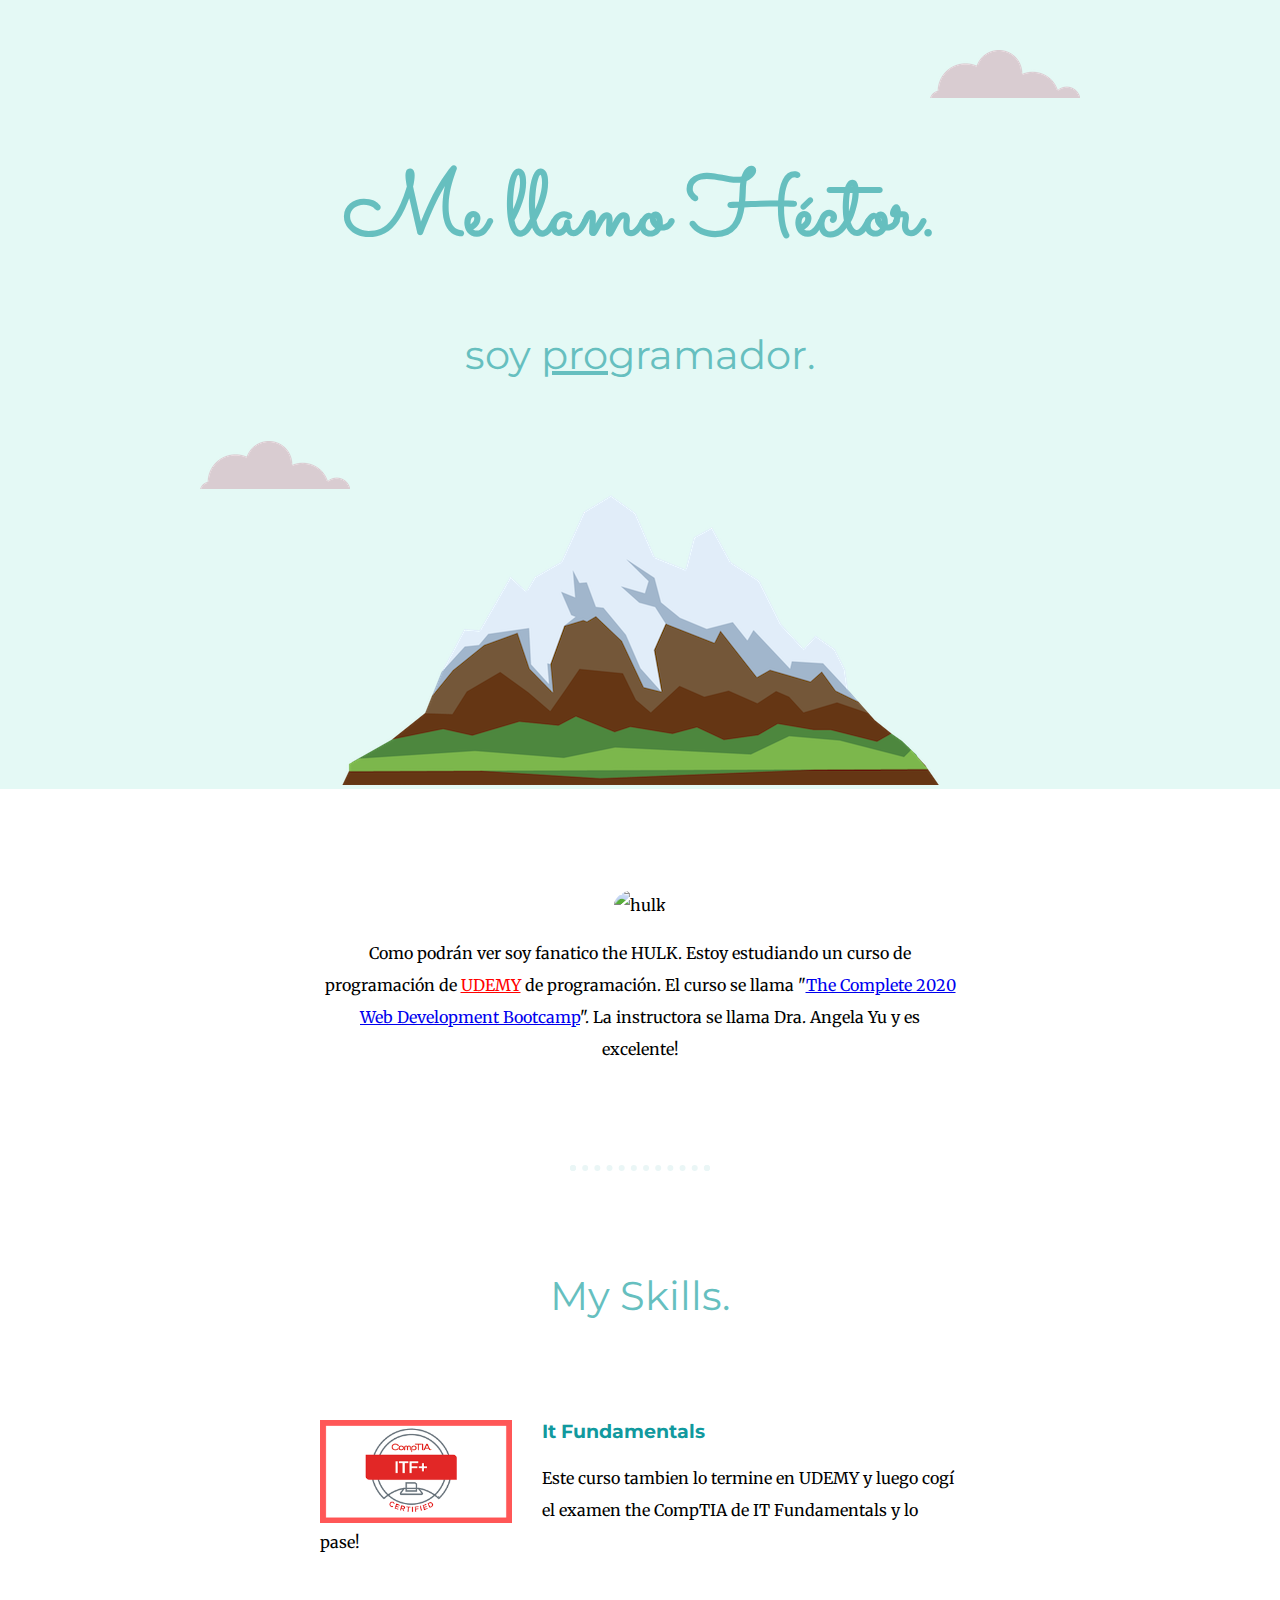
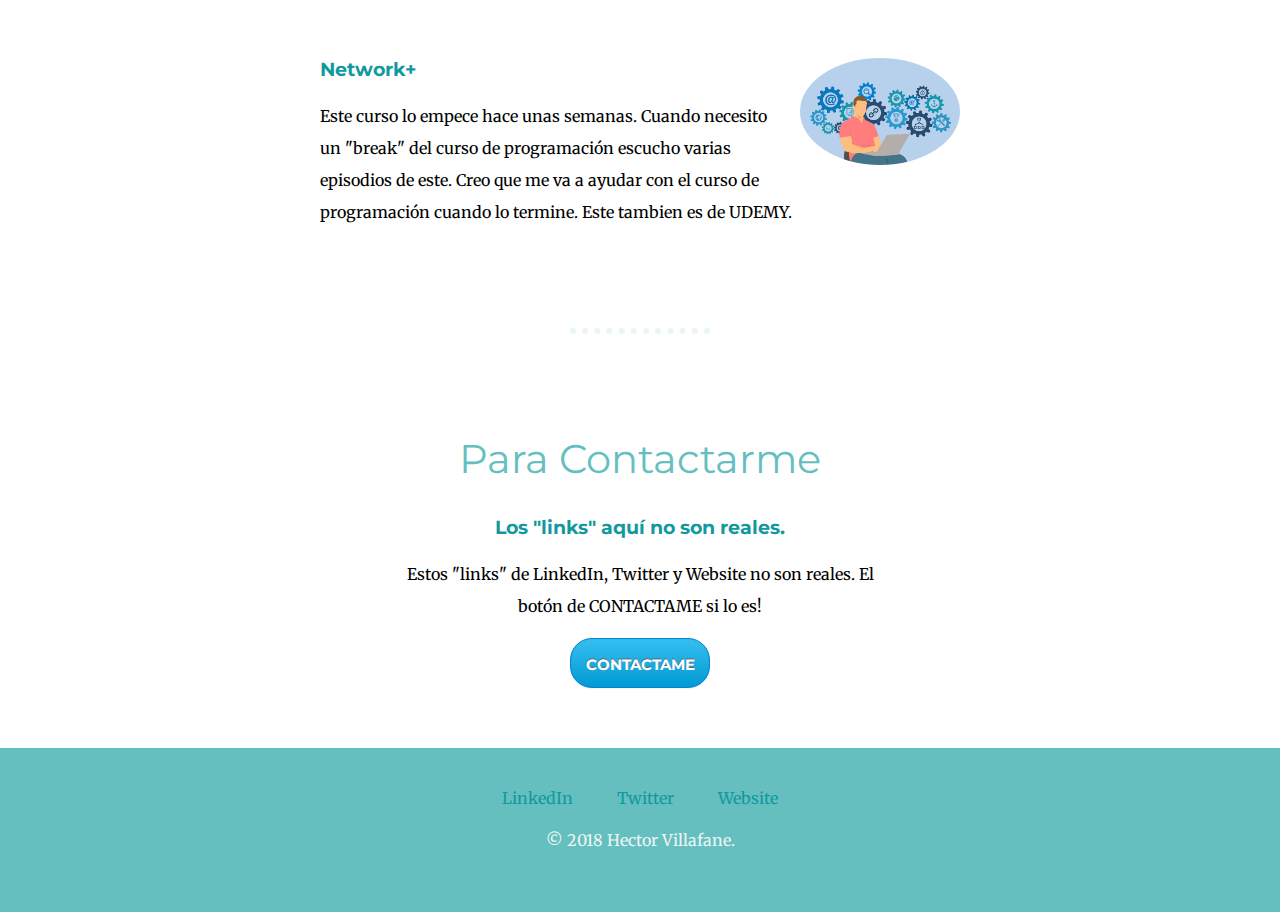
==== index.html @ 57a73e57 "Personal website-Spanish" ====
<!DOCTYPE html>
<html lang="en" dir="ltr">

<head>
  <meta charset="utf-8">
  <title>Hector Villafane</title>

  <link rel="stylesheet" href="css/styles.css" />
  <link rel="icon" href="favicon.ico">

  <link href="https://fonts.googleapis.com/css?family=Merriweather|Montserrat|Sacramento&display=swap" rel="stylesheet">

</head>

<body>

  <div class="top_container">

    <img class="top-cloud" src="images/cloud.png" alt="cloud-img" />

    <h1>Me llamo H&eacute;ctor.</h1>

    <div class="programmer">
    <h2>soy <span class="pro">pro</span>gramador.</h2>
    </div>

    <img class="bottom-cloud" src="images/cloud.png" alt="cloud-img" />

    <img class="mountain" src="images/mountain.png" alt="mountain-img" />

  </div> <!-- top-container -->

  <div class="middle-container">
    <div class="profile">
      <img src="images/hulk.png" alt="hulk" style="width: 300px; height: 300px; border-radius: 50%;">
      <p>Como podr&aacute;n ver soy fanatico the HULK. Estoy estudiando un curso de
        programaci&oacute;n de <a href="https://wwww.UDEMY.com" style="color: red;">UDEMY</a> de programaci&oacute;n.
        El curso se llama "<a href="https://www.udemy.com/course/the-complete-web-development-bootcamp">The
        Complete 2020 Web Development Bootcamp</a>". La instructora se llama Dra. Angela Yu y es excelente!</p>
    </div>
    <hr>
    <div class="skills">
      <h2>My Skills.</h2>

      <div class="skill-row">
        <img class="fundamentals-img" src="images/itfundamentals.png" alt="IT Fundamentals" style="width: 25;">

        <h3>It Fundamentals</h3>
        <p>Este curso tambien lo termine en UDEMY y luego cog&iacute; el examen the CompTIA de IT Fundamentals y
          lo pase! </p>
      </div>

      <div class="skill-row">
        <img class="network-img" src="images/network.png" alt="Network" style="border-radius: 50%;">
        <h3>Network+</h3>
        <p>Este curso lo empece hace unas semanas. Cuando necesito un "break" del curso de programaci&oacute;n
          escucho varias episodios de este. Creo que me va a ayudar con el curso de programaci&oacuten cuando lo
          termine.  Este tambien es de UDEMY.</p>
      </div>

    </div>
    <hr>
    <div class="contact-me">
      <h2>Para Contactarme</h2>
      <h3>Los "links" aqu&iacute; no son reales.</h3>
      <p>Estos "links" de LinkedIn, Twitter y Website no son reales. El bot&oacute;n de
       CONTACTAME si lo es!</p>

      <a href="mailto:hmvillafane@gmail.com"><button>CONTACTAME</button></a>
    <!--  <a class="btn" href="mailto:hmvillafane@gmail.com">CONTACT ME</a> -->
    </div>
  </div>


  <div class="bottom-container">
    <a class="footer-link" href="https://www.linkedin.com/">LinkedIn</a>
    <a class="footer-link" href="https://twitter.com/">Twitter</a>
    <a class="footer-link" href="https://www.appbrewery.co/">Website</a>
    <p class="copyright">© 2018 Hector Villafane.</p>
  </div>

</body>

</html>
---- css/styles.css ----
body {
  margin: 0;
  text-align: center;
  font-family: 'Merriweather', serif;
}


h1 {
  color: #66BFBF;
  font-size: 5.625em;
  margin: 50px auto 0 auto;
  font-family: 'Sacramento', cursive;
}

h2 {
  color: #66BFBF;
  font-size: 2.5rem;
  font-family: 'Montserrat', sans-serif;
  font-weight: normal;
}

h3 {
  color: #11999E;
  font-family: 'Montserrat', sans-serif;
  }

hr {
  border: dotted #EAF6F6 6px;
  border-bottom: none;
  width: 10%;
  margin: 100px auto;

}

p {
    line-height: 2;
}

.contact-me {
  width: 40%;
  margin: 40px auto 60px;
}


.copyright {
  color: #EAF6F6;
  color: 0.75rem;
  padding: 20px auto;
}

.footer-link {
  color: #11999E;
  font-family: 'Merriweather', serif;
  margin: 10px 20px;
  text-decoration: none;
}

.footer-link:hover {
  color: #EAF6F6;

}

.profile {
  width: 50%;
  margin: 100px auto 100px auto;
  line-height: 2;
}

.programmer {
  font-weight: normal;
  line-height: 2;
}


.top_container {
  background-color: #E4F9F5;
  position: relative;
  padding-top: 100px;
}

.middle_container {
  }

.bottom-container {
  background-color: #66BFBF;
  margin-top: 50px;
  padding: 40px;
}

.skill-row {
  width: 50%;
  margin: 100px auto 100px auto;
  text-align: left;
  }

.pro {
  text-decoration: underline;
}

.top-cloud {
  position: absolute;
  right: 200px;
  top: 50px;
}

.bottom-cloud {
  position: absolute;
  left: 200px;
  bottom: 300px;
}

.fundamentals-img {
  width: 30%;
  float: left;
  margin-right: 30px;
}

.network-img {
  width: 25%;
  float: right;
  margin-left: 30px;
}



button {
  -moz-box-shadow: 0px 1px 0px 0px #f0f7fa;
	-webkit-box-shadow: 0px 1px 0px 0px #f0f7fa;
	box-shadow: 0px 1px 0px 0px #f0f7fa;
	background:-webkit-gradient( linear, left top, left bottom, color-stop(0.05, #33bdef), color-stop(1, #019ad2) );
	background:-moz-linear-gradient( center top, #33bdef 5%, #019ad2 100% );
	filter:progid:DXImageTransform.Microsoft.gradient(startColorstr='#33bdef', endColorstr='#019ad2');
	background-color:#33bdef;
	-webkit-border-top-left-radius:22px;
	-moz-border-radius-topleft:22px;
	border-top-left-radius:22px;
	-webkit-border-top-right-radius:22px;
	-moz-border-radius-topright:22px;
	border-top-right-radius:22px;
	-webkit-border-bottom-right-radius:22px;
	-moz-border-radius-bottomright:22px;
	border-bottom-right-radius:22px;
	-webkit-border-bottom-left-radius:22px;
	-moz-border-radius-bottomleft:22px;
	border-bottom-left-radius:22px;
text-indent:0;
	border:1px solid #057fd0;
	display:inline-block;
	color:#ffffff;
	font-family: 'Montserrat', sans-serif;
	font-size:15px;
	font-weight:bold;
	font-style:normal;
height:50px;
	line-height:50px;
width:140px;
	text-decoration:none;
	text-align:center;
	text-shadow:0px -1px 0px #5b6178;
}.classname:hover {
	background:-webkit-gradient( linear, left top, left bottom, color-stop(0.05, #019ad2), color-stop(1, #33bdef) );
	background:-moz-linear-gradient( center top, #019ad2 5%, #33bdef 100% );
	filter:progid:DXImageTransform.Microsoft.gradient(startColorstr='#019ad2', endColorstr='#33bdef');
	background-color:#019ad2;
}.classname:active {
	position:relative;
	top:1px;
}
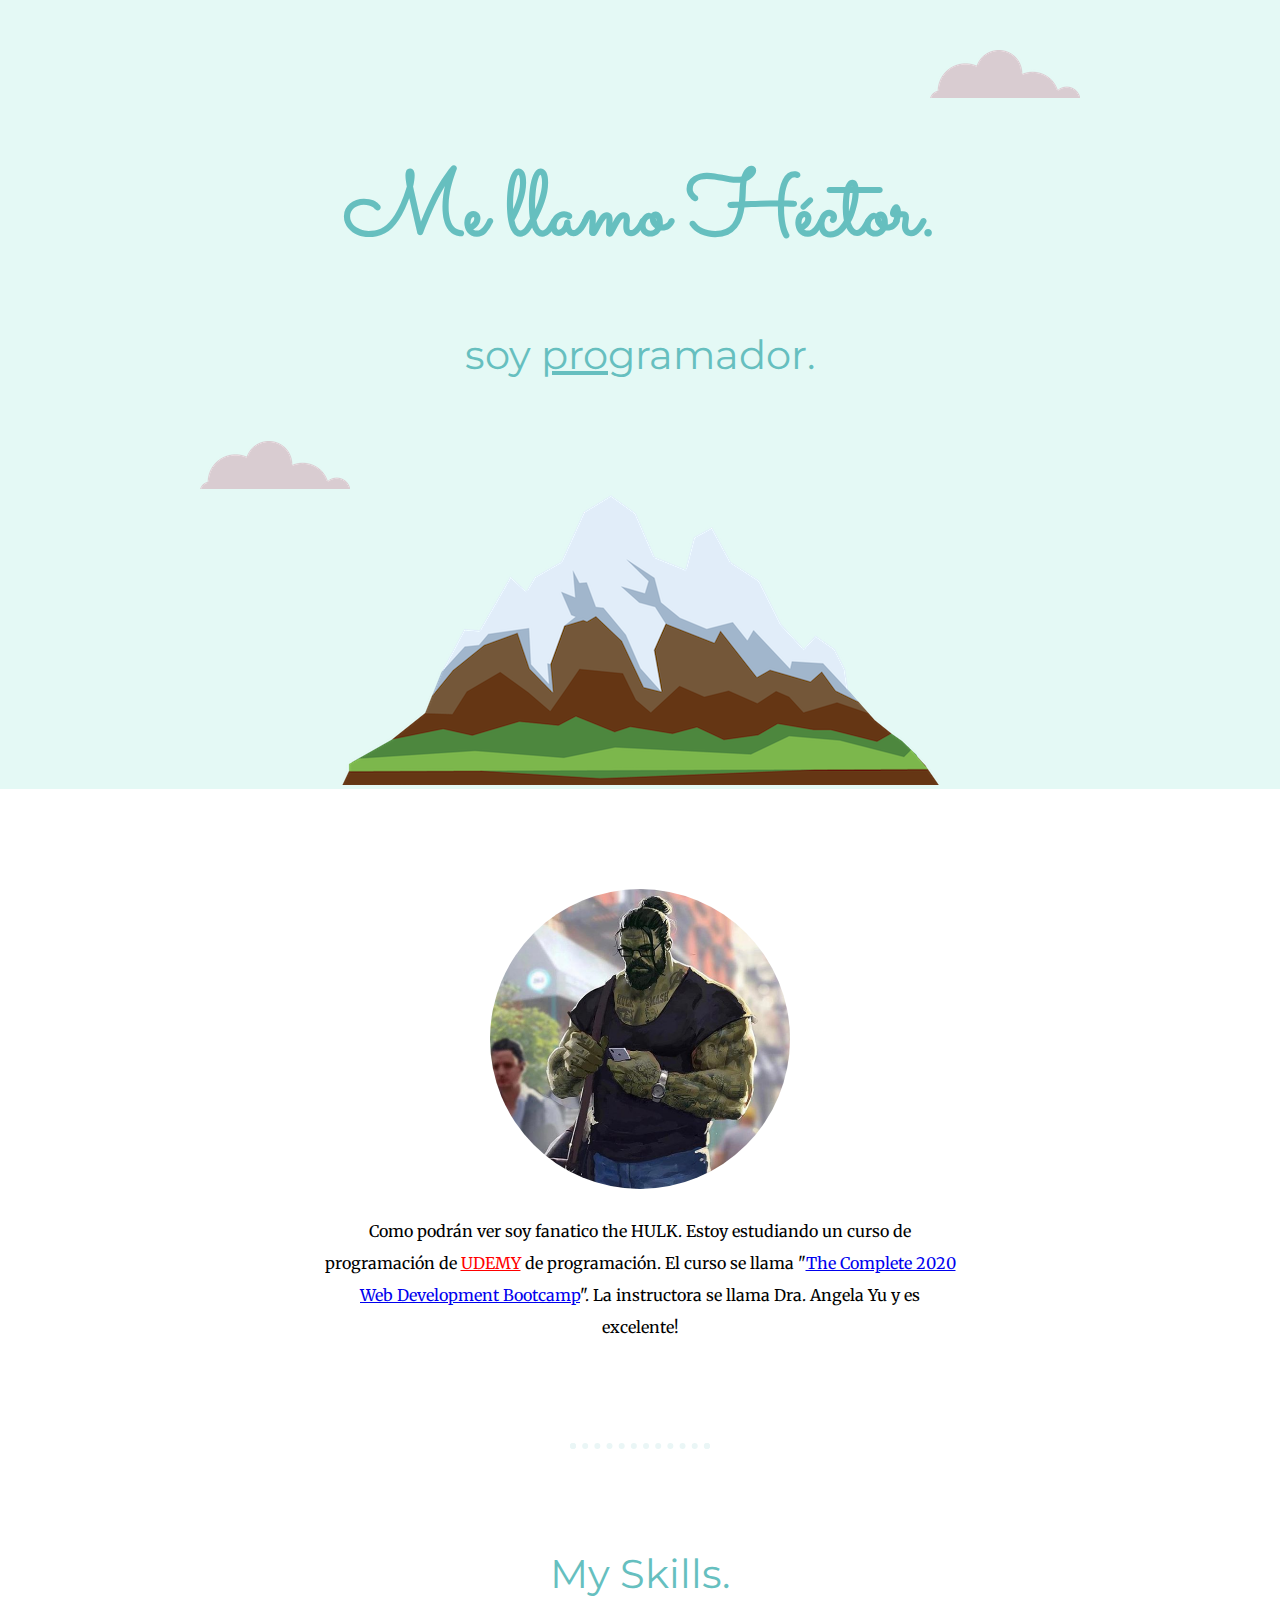
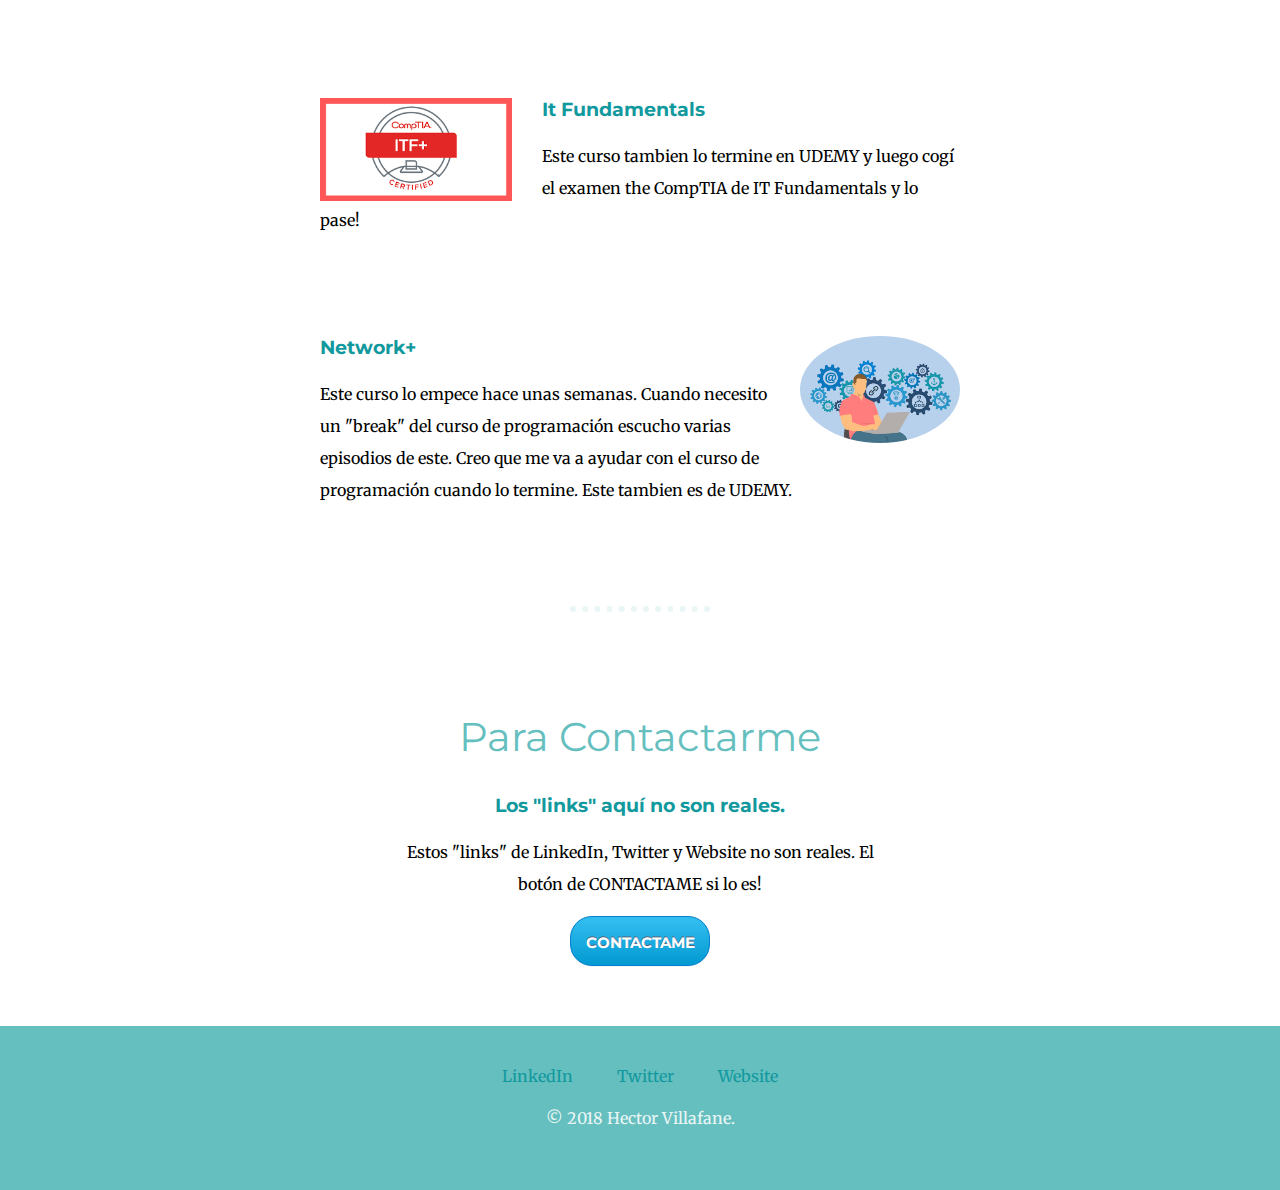
==== commit 75023f4e: "Update index.html" ====
--- a/index.html
+++ b/index.html
@@ -32,7 +32,7 @@
 
   <div class="middle-container">
     <div class="profile">
-      <img src="images/hulk.png" alt="hulk" style="width: 300px; height: 300px; border-radius: 50%;">
+      <img src="images/Hulk.png" alt="hulk" style="width: 300px; height: 300px; border-radius: 50%;">
       <p>Como podr&aacute;n ver soy fanatico the HULK. Estoy estudiando un curso de
         programaci&oacute;n de <a href="https://wwww.UDEMY.com" style="color: red;">UDEMY</a> de programaci&oacute;n.
         El curso se llama "<a href="https://www.udemy.com/course/the-complete-web-development-bootcamp">The
